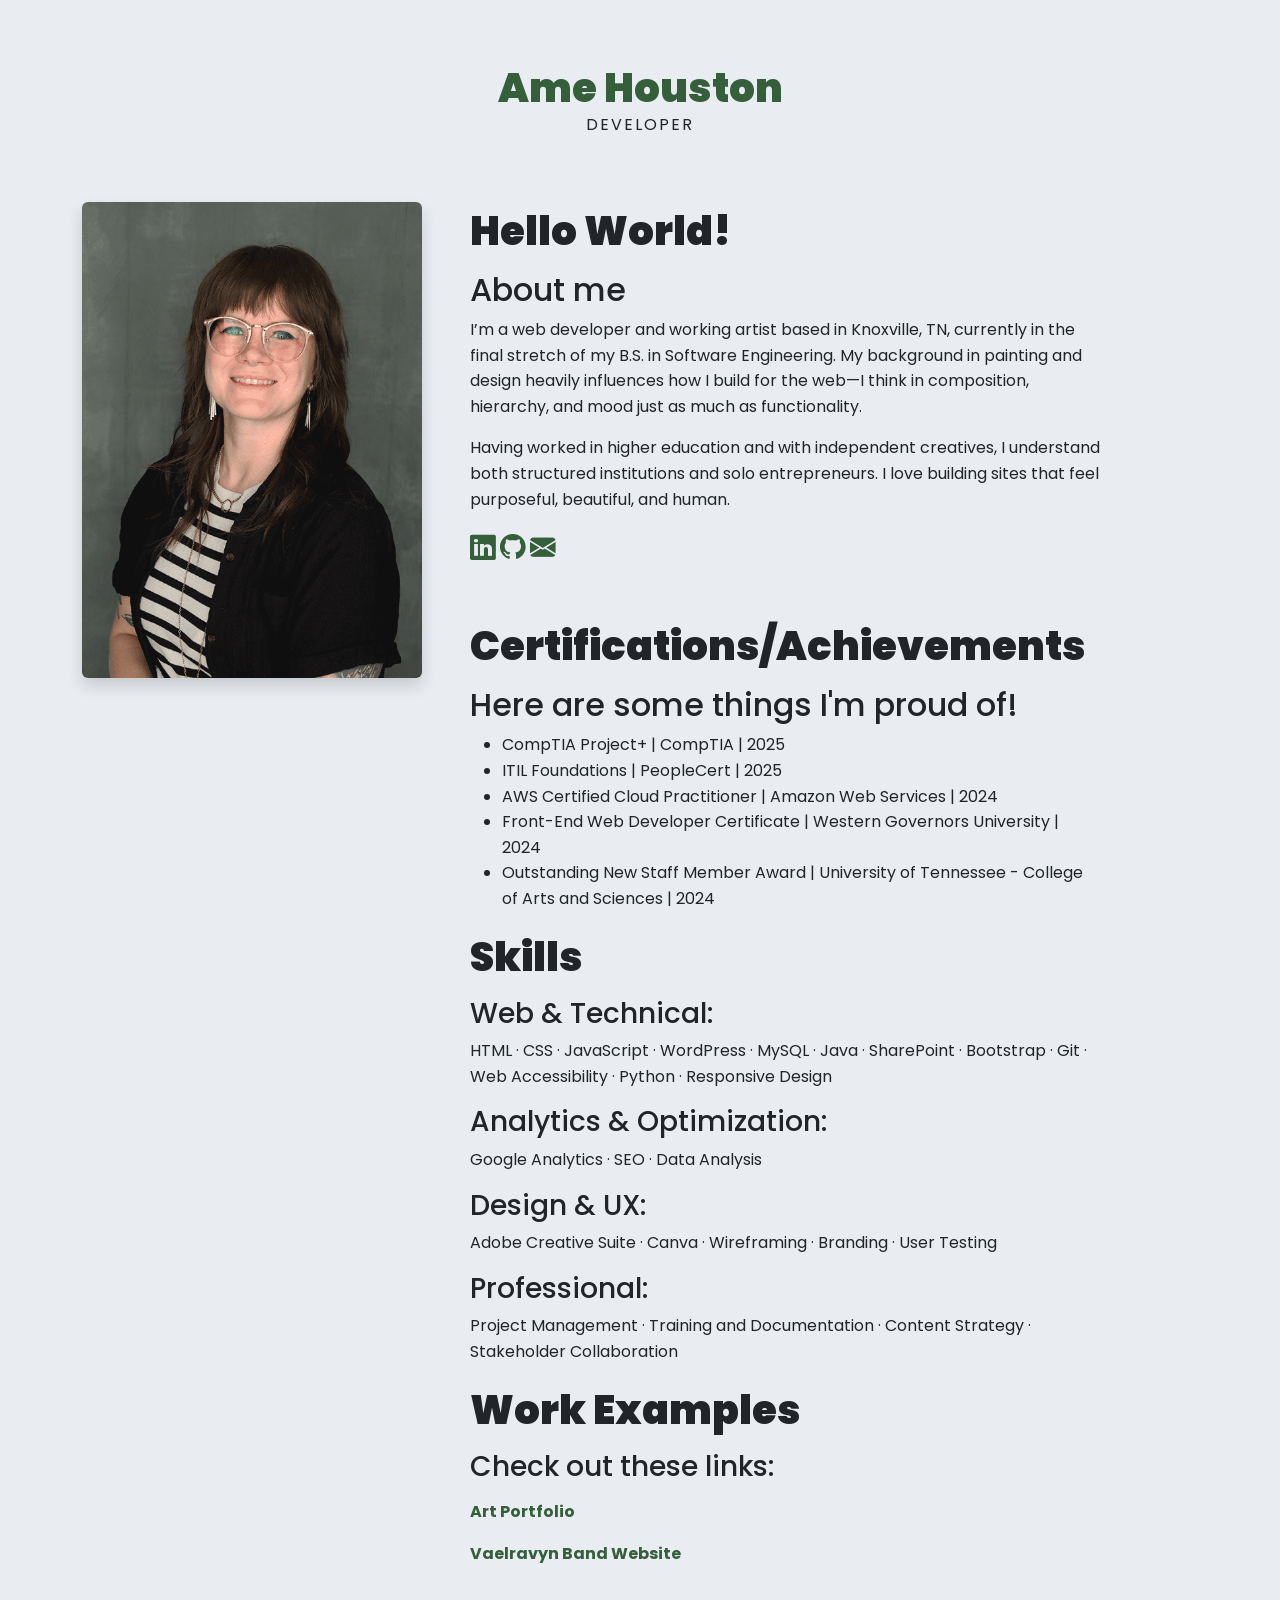
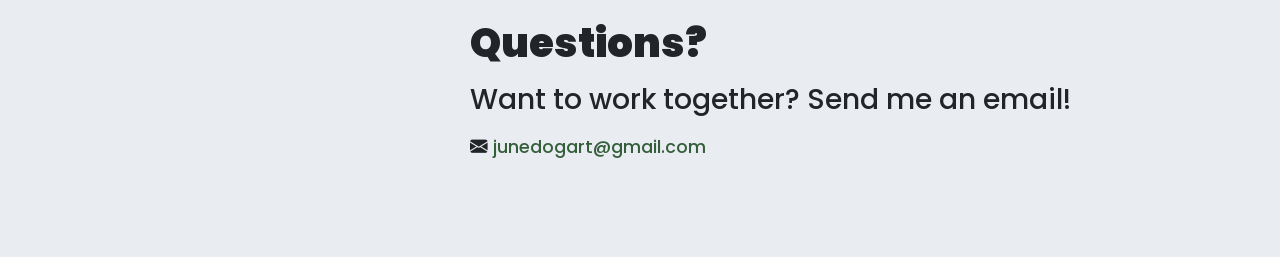
==== index.html @ 896caa61 "Finished putting together portfolio page" ====
<!DOCTYPE html>
<html lang="en">
<head>
  <meta charset="UTF-8" />
  <meta name="viewport" content="width=device-width, initial-scale=1" />
  <link href="https://cdn.jsdelivr.net/npm/bootstrap@5.3.2/dist/css/bootstrap.min.css" rel="stylesheet" />
  <link href="styles/styles.css" rel="stylesheet" />
  <link rel="stylesheet" href="https://cdn.jsdelivr.net/npm/bootstrap-icons@1.11.1/font/bootstrap-icons.css">
<!-- Fonts -->
<link rel="preconnect" href="https://fonts.googleapis.com">
<link rel="preconnect" href="https://fonts.gstatic.com" crossorigin>
<link href="https://fonts.googleapis.com/css2?family=Poppins:ital,wght@0,100;0,200;0,300;0,400;0,500;0,600;0,700;0,800;0,900;1,100;1,200;1,300;1,400;1,500;1,600;1,700;1,800;1,900&display=swap" rel="stylesheet">
    <!-- icons -->
    <link rel="stylesheet" href="https://cdnjs.cloudflare.com/ajax/libs/font-awesome/6.5.0/css/all.min.css">  <title>Home</title>
</head>


    <body>
        <header class="top-header py-3">
            <div class="container position-relative text-center pt-5">
                <div>
                    <h1 class="mb-0 name">Ame Houston</h1>
                    <p class="mb-0 title">Developer</p>
                </div>
            </div>
        </header>

        <main>
            <section class="container py-5">
                <div class="row g-5">
                    <div class="col-md-4">
                        <img src="images/ame-headshot.gif" class="img-fluid rounded shadow" alt="Artist sitting in chair has a haze from the film used">
                    </div>

                    <div class="col-md-7">
                        <div class="mb-5">
                            <h1 class="mb-3 section-head">Hello World!</h1>
                            <h2>About me</h2>
                                <p>I’m a web developer and working artist based in Knoxville, TN, currently in the final stretch of my B.S. in Software Engineering. My background in painting and design heavily influences how I build for the web—I think in composition, hierarchy, and mood just as much as functionality.</p>
                                <p>Having worked in higher education and with independent creatives, I understand both structured institutions and solo entrepreneurs. I love building sites that feel purposeful, beautiful, and human.</p>
                            <div class="social-icons">
                                <a href="https://www.linkedin.com/in/amy-houston-2b443b270/" target="_blank"><i class="bi bi-linkedin"></i></a>
                                <a href="https://www.github.com/amemargo108" target="_blank"><i class="bi bi-github"></i></a>
                                <a href="mailto:junedogart@gmail.com" target="_blank"><i class="bi bi-envelope-fill"></i></a>
                            </div>
                        </div>
                        <div>
                            <h1 class="mb-3 section-head">Certifications/Achievements</h1>
                            <h2>Here are some things I'm proud of!</h2>
                            <ul>
                                <li>CompTIA Project+ | CompTIA | 2025</li>
                                <li>ITIL Foundations | PeopleCert | 2025</li>
                                <li>AWS Certified Cloud Practitioner | Amazon Web Services | 2024</li>
                                <li>Front-End Web Developer Certificate | Western Governors University | 2024</li>
                                <li>Outstanding New Staff Member Award | University of Tennessee - College of Arts and Sciences | 2024</li>
                           </ul>                    
                        </div>
                        <div>
                            <h1 class="mb-3 section-head">Skills</h1>
                            <h3>Web & Technical:</h3>
                            <p>HTML · CSS · JavaScript · WordPress · MySQL · Java · SharePoint · Bootstrap · Git · Web Accessibility · Python · Responsive Design</p> 
                            <h3>Analytics & Optimization:</h3> 
                            <p>Google Analytics · SEO · Data Analysis</p>
                            <h3>Design & UX:</h3> 
                            <p>Adobe Creative Suite · Canva · Wireframing · Branding · User Testing</p>
                            <h3>Professional:</h3> 
                            <p>Project Management · Training and Documentation · Content Strategy · Stakeholder Collaboration</p>                
                        </div>
                    <div class="mb-5">
                        <h1 class="mb-3 section-head">Work Examples</h1>
                        <h3>Check out these links:</h3>
                            <div class="gap-2 mt-3">
                                <p><a href="https://www.junedogart.com" target="_blank" class="example-link">Art Portfolio</a></p>
                                <p><a href="https://amemargo108.github.io/" target="_blank" class="example-link">Vaelravyn Band Website</a></p>
                            </div>
                    </div> 
                    <div class="mb-5">
                        <h1 class="mb-3 section-head">Questions?</h1>
                        <h3>Want to work together? Send me an email!</h3>
                        <div class="contact-email gap-2 mt-3">
                            <i class="bi bi-envelope-fill"></i>
                            <a href="mailto:junedogart@gmail.com">junedogart@gmail.com</a>
                        </div>
                    </div>   
                </div>
            </section>









        </main>



























<script src="/docs/5.3/dist/js/bootstrap.bundle.min.js" integrity="sha384-FKyoEForCGlyvwx9Hj09JcYn3nv7wiPVlz7YYwJrWVcXK/BmnVDxM+D2scQbITxI" class="astro-vvvwv3sm"></script>
    </body>
</html>
---- styles/styles.css ----
body {
    background: #E9EDF1;
    font-family: "Poppins", sans-serif;
    line-height: 1.6;
}

p {
    margin-bottom: 1rem;
}

h1, h2, h3 {
    margin-bottom: 0.75 rem
}

.name {
font-family: "Poppins", sans-serif;
  font-weight: 900;
  font-style: normal;
  color: #355E3B;
}

.section-head {
    padding-top: 5px;
}

.poppins-regular {
  font-family: "Poppins", sans-serif;
  font-weight: 400;
  font-style: normal;
}

h1 {
font-family: "Poppins", sans-serif;
  font-weight: 900;
  font-style: normal;
}

h2 {
  font-family: "Poppins", sans-serif;
  font-weight: 500;
  font-style: normal;
}

.example-link {
    color: #355E3B;
    text-decoration: none;
    font-weight: bold;
    font-family: "Poppins", sans-serif;
}

.title {
  font-size: 1rem;
  letter-spacing: 2px;
  text-transform: uppercase;
}

.social-icons i {
  font-size: 1.6rem;
  color: #355E3B;
}

.social-icons a:hover i {
  opacity: 0.7;
}

.contact-email {
  font-size: 1.1rem;
}

.contact-email a {
  text-decoration: none;
  color: #355E3B;
  font-weight: 500;
}

.contact-email a:hover {
  text-decoration: underline;
}

main section {
  min-height: 100vh;
}

@media (min-width: 768px) {
  .col-md-4 {
    position: sticky;
    top: 120px;
    align-self: flex-start;
  }
}

img {
  max-height: 75vh;
  object-fit: cover;
}


/* This is for the mobile breakpoint */
@media (max-width: 767.98px) {

  img {
    max-height: 300px; 
    margin-bottom: 1.5rem;
  }

  .section-head {
    font-size: 1.75rem;
  }
}
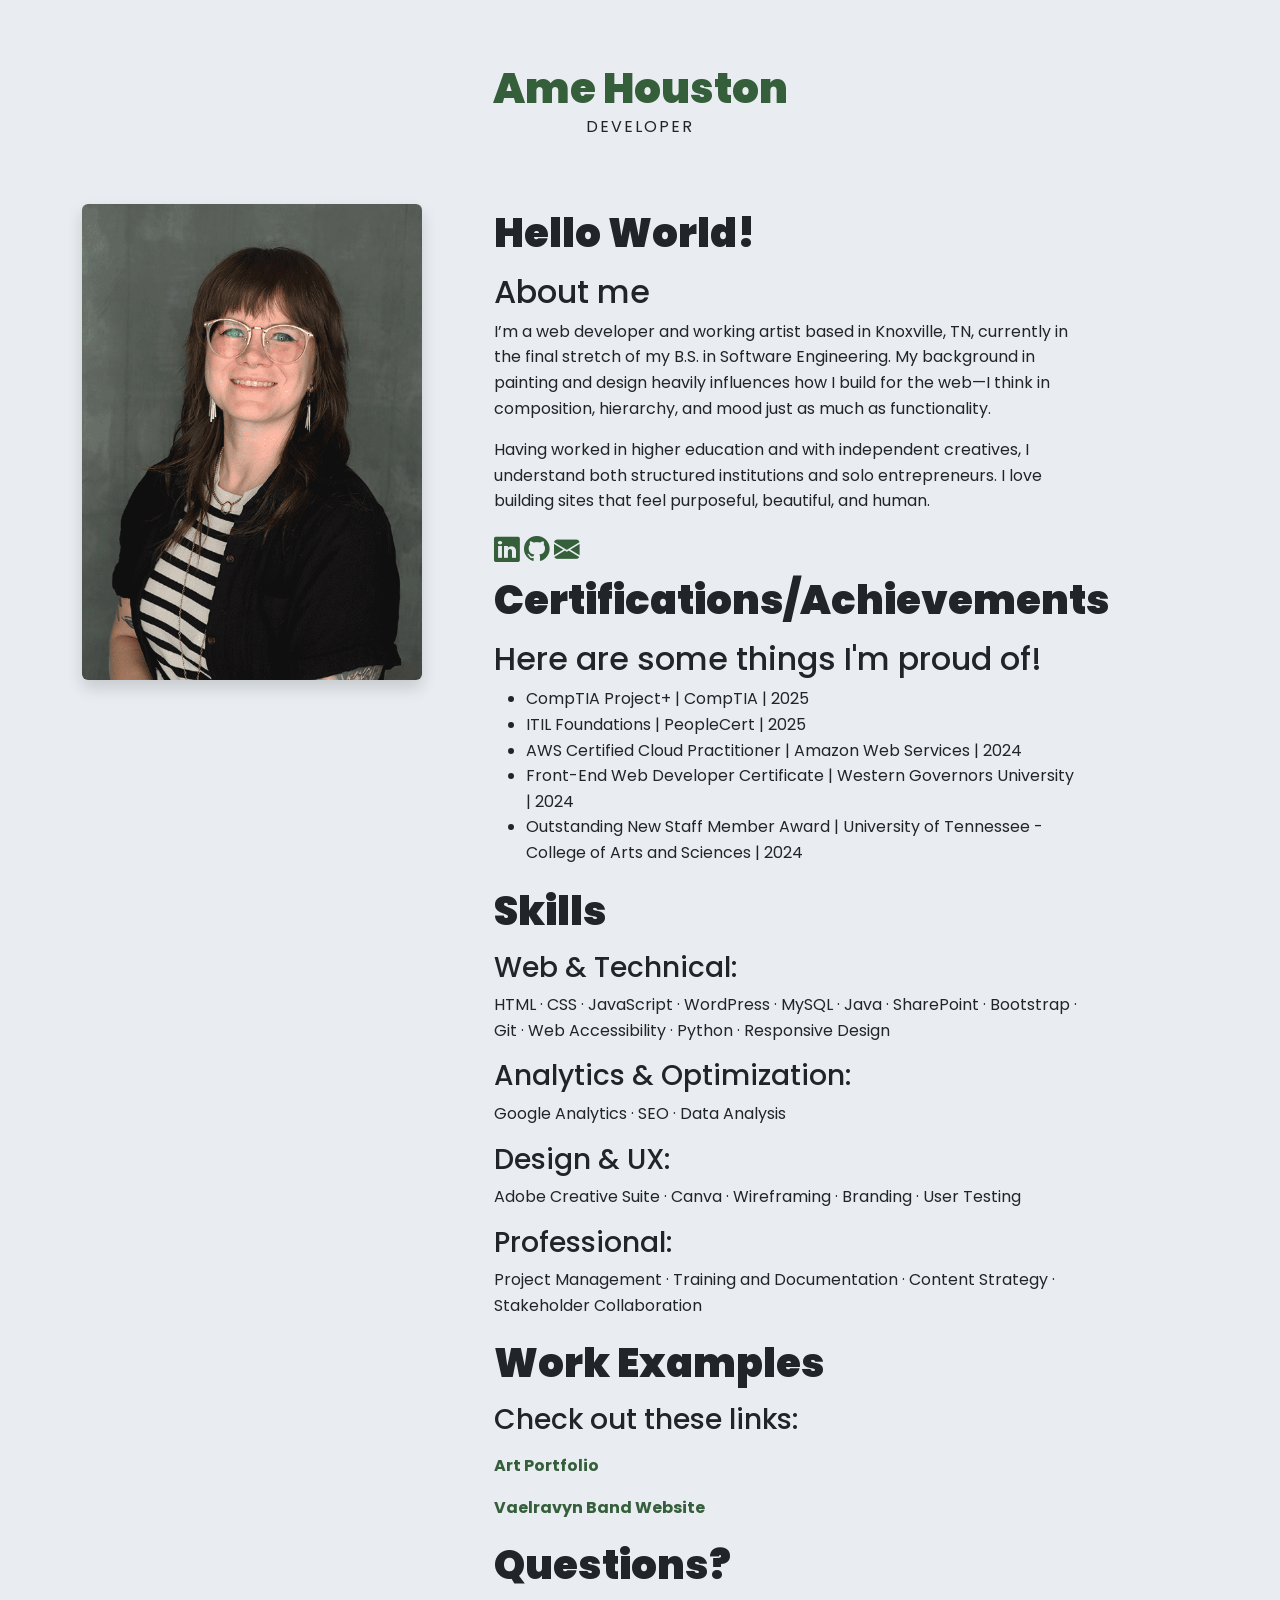
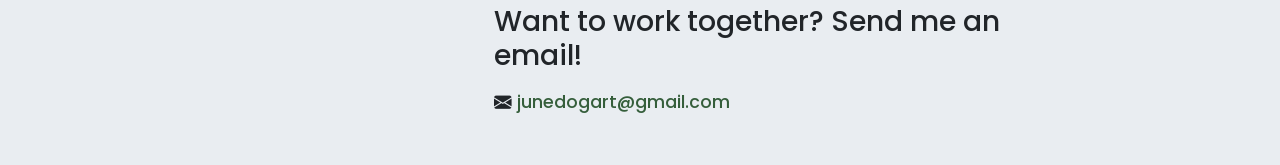
==== commit 39f74513: "made adjustments to spacing on text and header" ====
--- a/index.html
+++ b/index.html
@@ -32,8 +32,8 @@
                         <img src="images/ame-headshot.gif" class="img-fluid rounded shadow" alt="Artist sitting in chair has a haze from the film used">
                     </div>
 
-                    <div class="col-md-7">
-                        <div class="mb-5">
+                    <div class="col-md-7 px-5">
+                        <div>
                             <h1 class="mb-3 section-head">Hello World!</h1>
                             <h2>About me</h2>
                                 <p>I’m a web developer and working artist based in Knoxville, TN, currently in the final stretch of my B.S. in Software Engineering. My background in painting and design heavily influences how I build for the web—I think in composition, hierarchy, and mood just as much as functionality.</p>
@@ -66,15 +66,15 @@
                             <h3>Professional:</h3> 
                             <p>Project Management · Training and Documentation · Content Strategy · Stakeholder Collaboration</p>                
                         </div>
-                    <div class="mb-5">
+                        <div>
                         <h1 class="mb-3 section-head">Work Examples</h1>
                         <h3>Check out these links:</h3>
-                            <div class="gap-2 mt-3">
+                            <div class="gap-2 mt-3 mb-3">
                                 <p><a href="https://www.junedogart.com" target="_blank" class="example-link">Art Portfolio</a></p>
                                 <p><a href="https://amemargo108.github.io/" target="_blank" class="example-link">Vaelravyn Band Website</a></p>
                             </div>
                     </div> 
-                    <div class="mb-5">
+                    <div>
                         <h1 class="mb-3 section-head">Questions?</h1>
                         <h3>Want to work together? Send me an email!</h3>
                         <div class="contact-email gap-2 mt-3">
--- a/styles/styles.css
+++ b/styles/styles.css
@@ -17,6 +17,7 @@
   font-weight: 900;
   font-style: normal;
   color: #355E3B;
+  font-size: 3.25vw
 }
 
 .section-head {
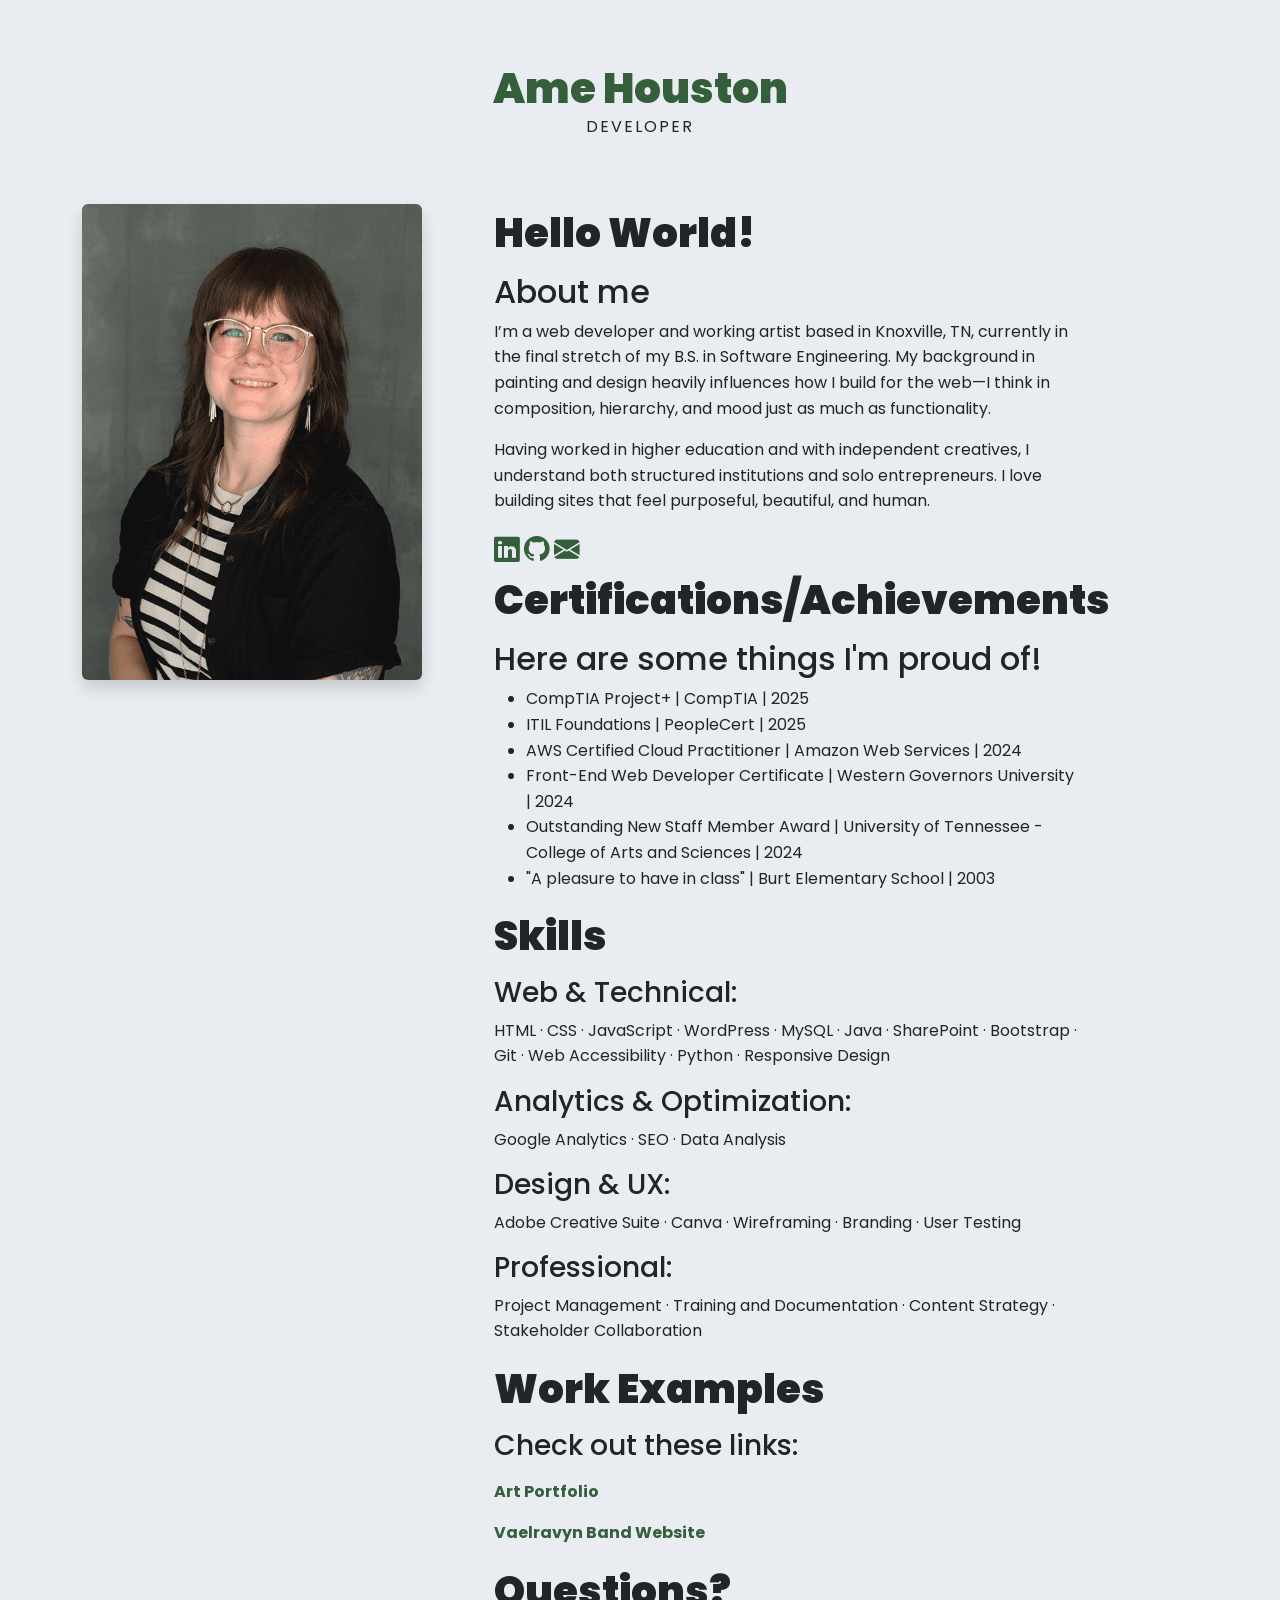
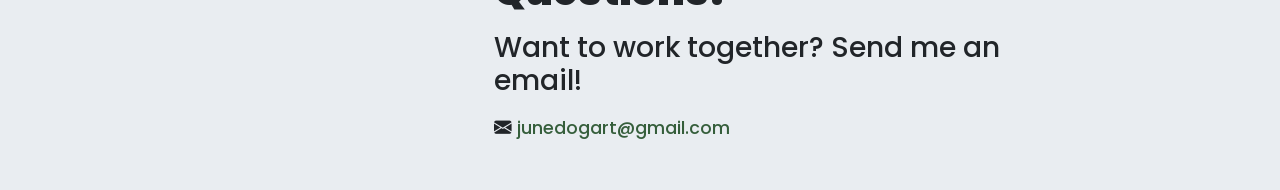
==== commit c2d65f08: "Finalizing text updates" ====
--- a/index.html
+++ b/index.html
@@ -53,6 +53,7 @@
                                 <li>AWS Certified Cloud Practitioner | Amazon Web Services | 2024</li>
                                 <li>Front-End Web Developer Certificate | Western Governors University | 2024</li>
                                 <li>Outstanding New Staff Member Award | University of Tennessee - College of Arts and Sciences | 2024</li>
+                                <li>"A pleasure to have in class" | Burt Elementary School | 2003</li>
                            </ul>                    
                         </div>
                         <div>
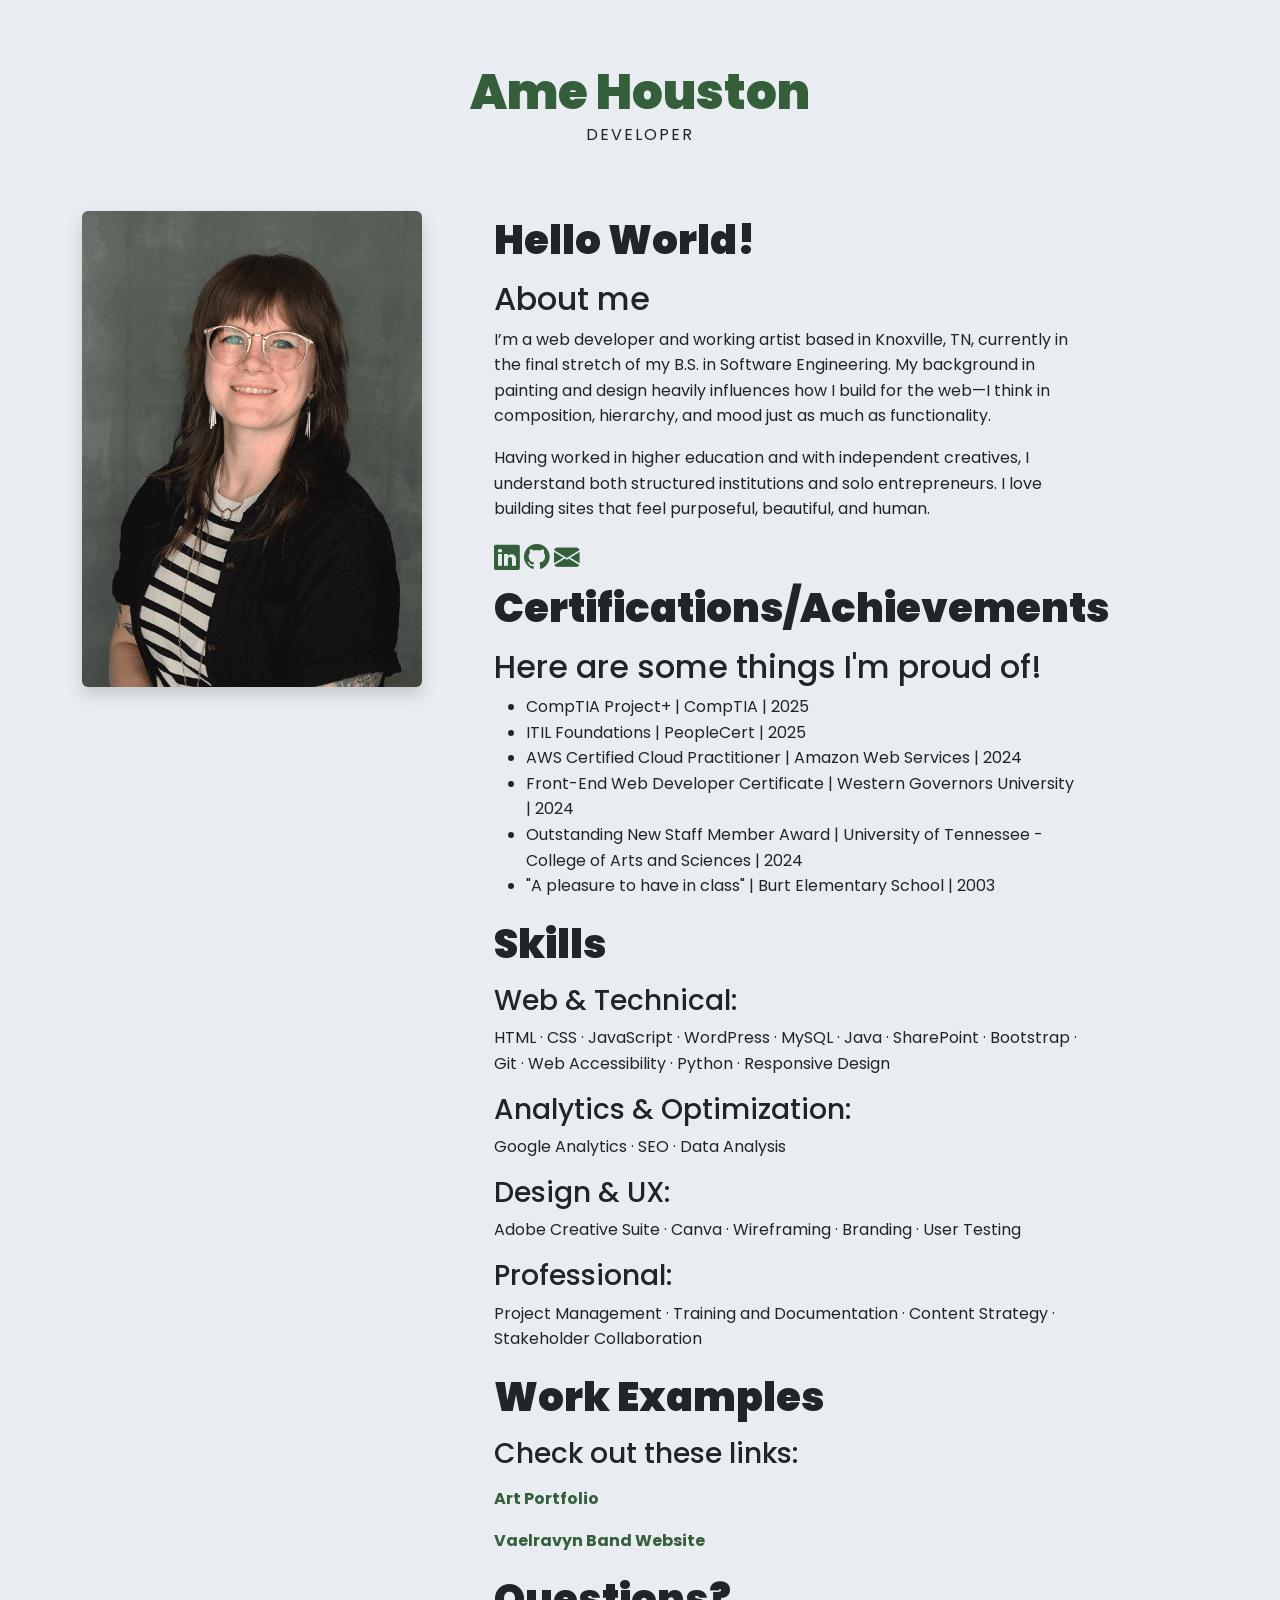
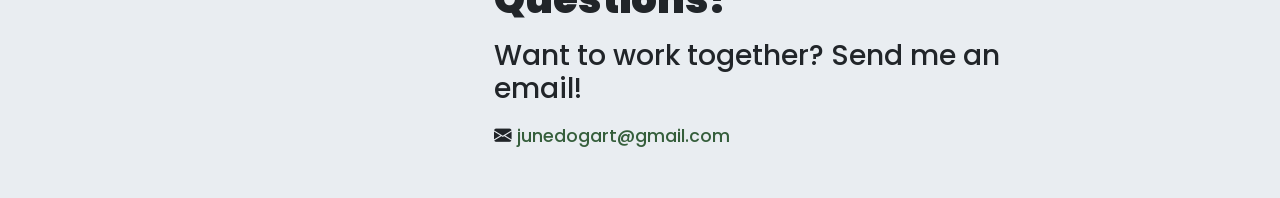
==== commit 51f786e5: "Fixed sizing on headings - made more mobile friendly" ====
--- a/index.html
+++ b/index.html
@@ -28,14 +28,14 @@
         <main>
             <section class="container py-5">
                 <div class="row g-5">
-                    <div class="col-md-4">
+                    <div class="col-12 col-md-4 text-center text-md-start">
                         <img src="images/ame-headshot.gif" class="img-fluid rounded shadow" alt="Artist sitting in chair has a haze from the film used">
                     </div>
 
-                    <div class="col-md-7 px-5">
+                    <div class="col-md-7 px-4 px-md-5">
                         <div>
                             <h1 class="mb-3 section-head">Hello World!</h1>
-                            <h2>About me</h2>
+                            <h2 class="subheading">About me</h2>
                                 <p>I’m a web developer and working artist based in Knoxville, TN, currently in the final stretch of my B.S. in Software Engineering. My background in painting and design heavily influences how I build for the web—I think in composition, hierarchy, and mood just as much as functionality.</p>
                                 <p>Having worked in higher education and with independent creatives, I understand both structured institutions and solo entrepreneurs. I love building sites that feel purposeful, beautiful, and human.</p>
                             <div class="social-icons">
@@ -46,7 +46,7 @@
                         </div>
                         <div>
                             <h1 class="mb-3 section-head">Certifications/Achievements</h1>
-                            <h2>Here are some things I'm proud of!</h2>
+                            <h2 class="subheading">Here are some things I'm proud of!</h2>
                             <ul>
                                 <li>CompTIA Project+ | CompTIA | 2025</li>
                                 <li>ITIL Foundations | PeopleCert | 2025</li>
@@ -58,18 +58,18 @@
                         </div>
                         <div>
                             <h1 class="mb-3 section-head">Skills</h1>
-                            <h3>Web & Technical:</h3>
+                            <h3 class="subheading">Web & Technical:</h3>
                             <p>HTML · CSS · JavaScript · WordPress · MySQL · Java · SharePoint · Bootstrap · Git · Web Accessibility · Python · Responsive Design</p> 
-                            <h3>Analytics & Optimization:</h3> 
+                            <h3 class="subheading">Analytics & Optimization:</h3> 
                             <p>Google Analytics · SEO · Data Analysis</p>
-                            <h3>Design & UX:</h3> 
+                            <h3 class="subheading">Design & UX:</h3> 
                             <p>Adobe Creative Suite · Canva · Wireframing · Branding · User Testing</p>
-                            <h3>Professional:</h3> 
+                            <h3 class="subheading">Professional:</h3> 
                             <p>Project Management · Training and Documentation · Content Strategy · Stakeholder Collaboration</p>                
                         </div>
                         <div>
                         <h1 class="mb-3 section-head">Work Examples</h1>
-                        <h3>Check out these links:</h3>
+                        <h3 class="subheading">Check out these links:</h3>
                             <div class="gap-2 mt-3 mb-3">
                                 <p><a href="https://www.junedogart.com" target="_blank" class="example-link">Art Portfolio</a></p>
                                 <p><a href="https://amemargo108.github.io/" target="_blank" class="example-link">Vaelravyn Band Website</a></p>
@@ -77,7 +77,7 @@
                     </div> 
                     <div>
                         <h1 class="mb-3 section-head">Questions?</h1>
-                        <h3>Want to work together? Send me an email!</h3>
+                        <h3 class="subheading">Want to work together? Send me an email!</h3>
                         <div class="contact-email gap-2 mt-3">
                             <i class="bi bi-envelope-fill"></i>
                             <a href="mailto:junedogart@gmail.com">junedogart@gmail.com</a>
--- a/styles/styles.css
+++ b/styles/styles.css
@@ -17,7 +17,7 @@
   font-weight: 900;
   font-style: normal;
   color: #355E3B;
-  font-size: 3.25vw
+  font-size: clamp(2rem, 5vw, 3rem)
 }
 
 .section-head {
@@ -105,6 +105,10 @@
   }
 
   .section-head {
-    font-size: 1.75rem;
+    font-size: 1.5rem;
+  }
+
+  .subheading {
+    font-size: 1.25rem;
   }
 }
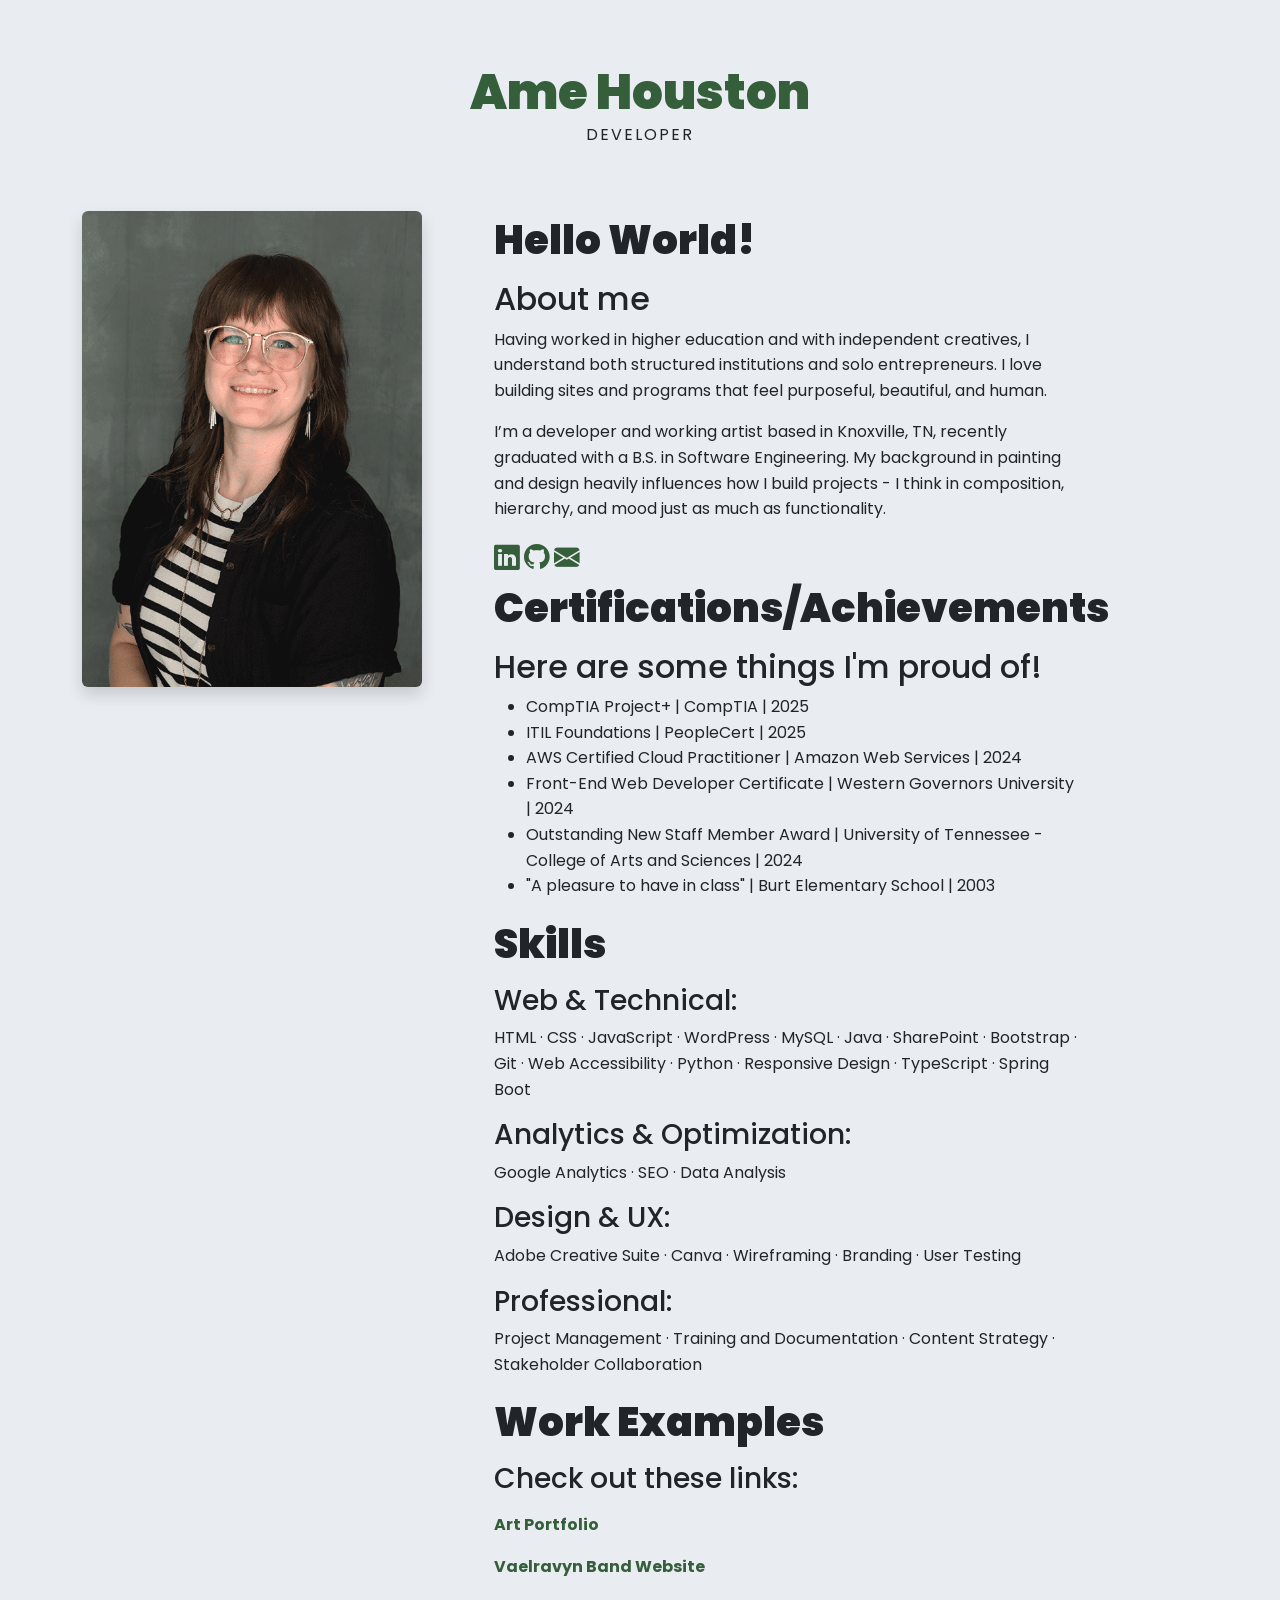
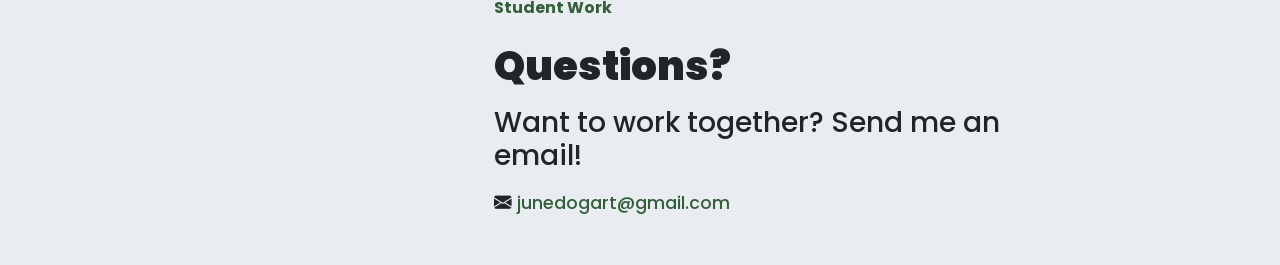
==== commit ea8efe39: "Fixed verbiage and added project" ====
--- a/index.html
+++ b/index.html
@@ -1,6 +1,17 @@
 <!DOCTYPE html>
 <html lang="en">
 <head>
+
+    <!-- Google tag (gtag.js) -->
+    <script async src="https://www.googletagmanager.com/gtag/js?id=G-H3EFNHBC6C"></script>
+    <script>
+        window.dataLayer = window.dataLayer || [];
+        function gtag(){dataLayer.push(arguments);}
+        gtag('js', new Date());
+
+        gtag('config', 'G-H3EFNHBC6C');
+    </script>
+
   <meta charset="UTF-8" />
   <meta name="viewport" content="width=device-width, initial-scale=1" />
   <link href="https://cdn.jsdelivr.net/npm/bootstrap@5.3.2/dist/css/bootstrap.min.css" rel="stylesheet" />
@@ -11,7 +22,9 @@
 <link rel="preconnect" href="https://fonts.gstatic.com" crossorigin>
 <link href="https://fonts.googleapis.com/css2?family=Poppins:ital,wght@0,100;0,200;0,300;0,400;0,500;0,600;0,700;0,800;0,900;1,100;1,200;1,300;1,400;1,500;1,600;1,700;1,800;1,900&display=swap" rel="stylesheet">
     <!-- icons -->
-    <link rel="stylesheet" href="https://cdnjs.cloudflare.com/ajax/libs/font-awesome/6.5.0/css/all.min.css">  <title>Home</title>
+    <link rel="stylesheet" href="https://cdnjs.cloudflare.com/ajax/libs/font-awesome/6.5.0/css/all.min.css">  <title>Ame Houston - Web Developer - Portfolio</title>
+<meta name="description" content="Portfolio of Ame Houston, a web developer and working artist based in Knoxville, TN. Developing websites that feel purposeful, beautiful, and human.ß">
+
 </head>
 
 
@@ -29,17 +42,17 @@
             <section class="container py-5">
                 <div class="row g-5">
                     <div class="col-12 col-md-4 text-center text-md-start">
-                        <img src="images/ame-headshot.gif" class="img-fluid rounded shadow" alt="Artist sitting in chair has a haze from the film used">
+                        <img src="images/ame-headshot.gif" class="img-fluid rounded shadow" alt="Ame Houston headshot">
                     </div>
 
                     <div class="col-md-7 px-4 px-md-5">
                         <div>
                             <h1 class="mb-3 section-head">Hello World!</h1>
                             <h2 class="subheading">About me</h2>
-                                <p>I’m a web developer and working artist based in Knoxville, TN, currently in the final stretch of my B.S. in Software Engineering. My background in painting and design heavily influences how I build for the web—I think in composition, hierarchy, and mood just as much as functionality.</p>
-                                <p>Having worked in higher education and with independent creatives, I understand both structured institutions and solo entrepreneurs. I love building sites that feel purposeful, beautiful, and human.</p>
+                            <p>Having worked in higher education and with independent creatives, I understand both structured institutions and solo entrepreneurs. I love building sites and programs that feel purposeful, beautiful, and human.</p>
                             <div class="social-icons">
-                                <a href="https://www.linkedin.com/in/amy-houston-2b443b270/" target="_blank"><i class="bi bi-linkedin"></i></a>
+                                <p>I’m a developer and working artist based in Knoxville, TN, recently graduated with a B.S. in Software Engineering. My background in painting and design heavily influences how I build projects - I think in composition, hierarchy, and mood just as much as functionality.</p>
+                                <a href="www.linkedin.com/in/ame-houston-2b443b270" target="_blank"><i class="bi bi-linkedin"></i></a>
                                 <a href="https://www.github.com/amemargo108" target="_blank"><i class="bi bi-github"></i></a>
                                 <a href="mailto:junedogart@gmail.com" target="_blank"><i class="bi bi-envelope-fill"></i></a>
                             </div>
@@ -59,7 +72,7 @@
                         <div>
                             <h1 class="mb-3 section-head">Skills</h1>
                             <h3 class="subheading">Web & Technical:</h3>
-                            <p>HTML · CSS · JavaScript · WordPress · MySQL · Java · SharePoint · Bootstrap · Git · Web Accessibility · Python · Responsive Design</p> 
+                            <p>HTML · CSS · JavaScript · WordPress · MySQL · Java · SharePoint · Bootstrap · Git · Web Accessibility · Python · Responsive Design · TypeScript · Spring Boot</p> 
                             <h3 class="subheading">Analytics & Optimization:</h3> 
                             <p>Google Analytics · SEO · Data Analysis</p>
                             <h3 class="subheading">Design & UX:</h3> 
@@ -73,6 +86,7 @@
                             <div class="gap-2 mt-3 mb-3">
                                 <p><a href="https://www.junedogart.com" target="_blank" class="example-link">Art Portfolio</a></p>
                                 <p><a href="https://amemargo108.github.io/" target="_blank" class="example-link">Vaelravyn Band Website</a></p>
+                                <p><a href="/student-work.html" target="_blank" class="example-link">Student Work</a></p>
                             </div>
                     </div> 
                     <div>
@@ -121,7 +135,20 @@
 
 
 
-
+<script type="application/ld+json">
+{
+  "@context": "https://schema.org",
+  "@type": "Person",
+  "name": "Ame Houston",
+  "url": "https://amehouston.com",
+  "jobTitle": "Web Designer & Developer",
+  "image": "https://amehouston.com/images/ame-headshot.gif",
+  "sameAs": [
+    "www.linkedin.com/in/ame-houston-2b443b270",
+    "https://github.com/amemargo108"
+  ]
+}
+</script>
 <script src="/docs/5.3/dist/js/bootstrap.bundle.min.js" integrity="sha384-FKyoEForCGlyvwx9Hj09JcYn3nv7wiPVlz7YYwJrWVcXK/BmnVDxM+D2scQbITxI" class="astro-vvvwv3sm"></script>
     </body>
 </html>
